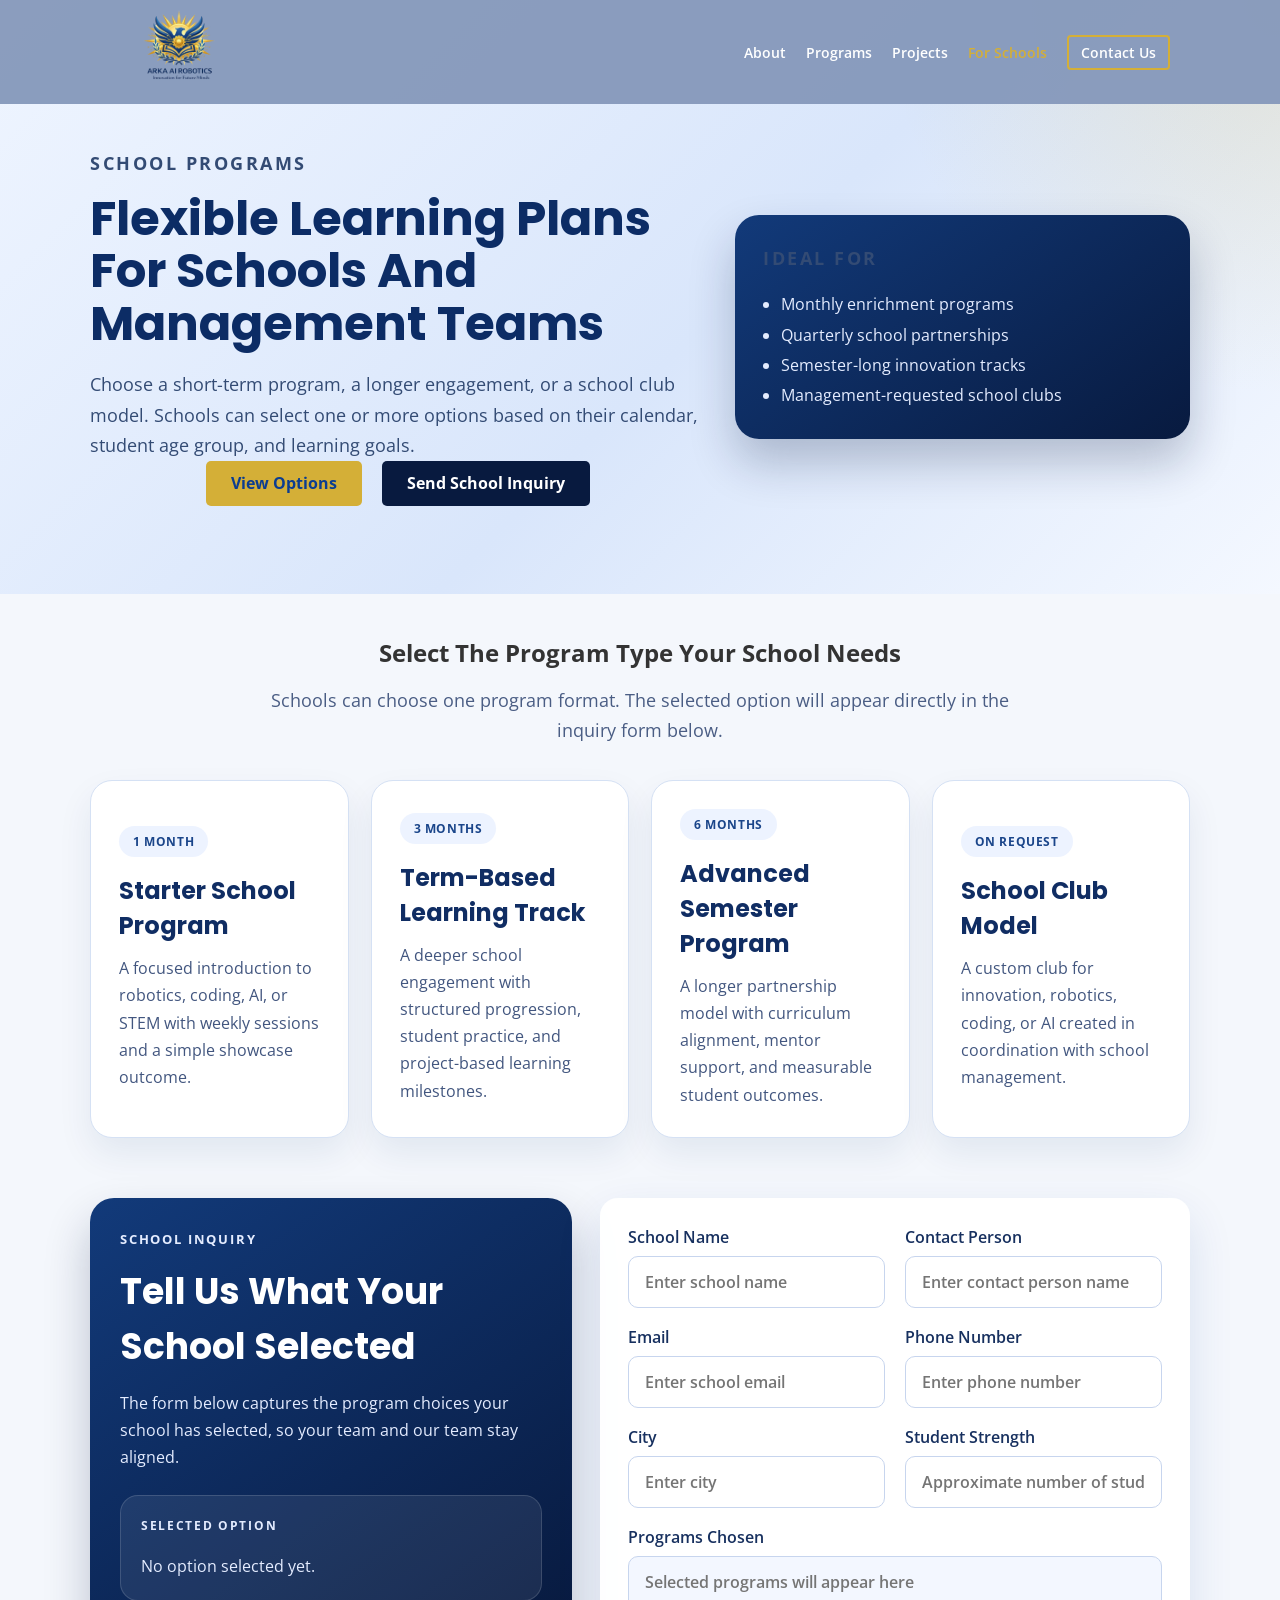
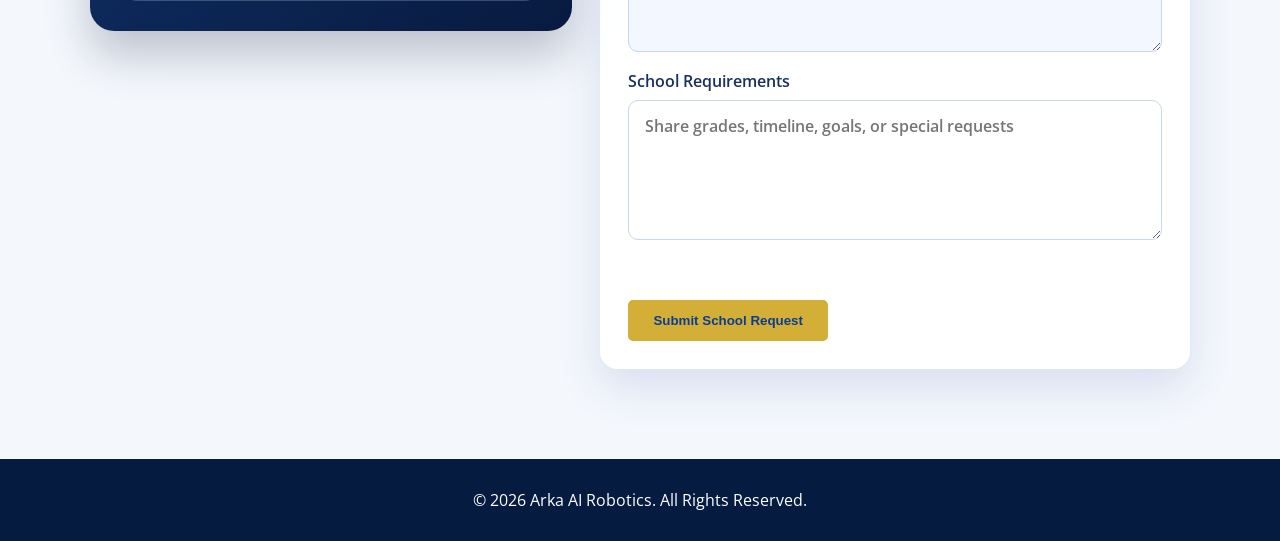
==== pages/for-schools.html @ faf5a6c9 "Add website updates and assets" ====
<!DOCTYPE html>
<html lang="en">
<head>
<meta charset="UTF-8">
<meta name="viewport" content="width=device-width, initial-scale=1.0">
<title>For Schools | ARKA AI ROBOTICS</title>

<link href="https://fonts.googleapis.com/css2?family=Open+Sans:wght@400;600&family=Poppins:wght@500;700;800&display=swap" rel="stylesheet">
<link rel="stylesheet" href="../assets/css/style.css">
<script src="../assets/js/script.js" defer></script>
</head>

<body class="schools-page">

<nav class="top-nav">
<div class="nav-container">
<div class="logo">
<a href="../index.html">
<img src="../images/logo.png" alt="Arka AI Robotics Logo">
</a>
</div>
<div class="nav-links">
<a href="../index.html#about">About</a>
<a href="../index.html#programs">Programs</a>
<a href="projects.html">Projects</a>
<a href="for-schools.html" class="is-current">For Schools</a>
<a href="../index.html#contact" class="nav-btn">Contact Us</a>
</div>
</div>
</nav>

<header class="schools-hero">
<div class="container schools-hero-shell">
<div class="schools-hero-copy">
<p class="schools-kicker">School Programs</p>
<h1>Flexible Learning Plans For Schools And Management Teams</h1>
<p>Choose a short-term program, a longer engagement, or a school club model. Schools can select one or more options based on their calendar, student age group, and learning goals.</p>
<div class="btn-group">
<a href="#school-options" class="btn btn-primary">View Options</a>
<a href="#school-inquiry" class="btn btn-dark">Send School Inquiry</a>
</div>
</div>
<div class="schools-hero-panel">
<p class="schools-panel-label">Ideal for</p>
<ul>
<li>Monthly enrichment programs</li>
<li>Quarterly school partnerships</li>
<li>Semester-long innovation tracks</li>
<li>Management-requested school clubs</li>
</ul>
</div>
</div>
</header>

<section id="school-options" class="school-options-section">
<div class="container school-options-shell">
<h2>Select The Program Type Your School Needs</h2>
<p class="school-options-intro">Schools can choose one program format. The selected option will appear directly in the inquiry form below.</p>

<div class="school-offers-grid" id="school-offers-grid">
<button class="school-offer-card" type="button" data-school-offer="1 Month Program" aria-pressed="false">
<p class="school-offer-duration">1 Month</p>
<h3>Starter School Program</h3>
<p>A focused introduction to robotics, coding, AI, or STEM with weekly sessions and a simple showcase outcome.</p>
</button>

<button class="school-offer-card" type="button" data-school-offer="3 Months Program" aria-pressed="false">
<p class="school-offer-duration">3 Months</p>
<h3>Term-Based Learning Track</h3>
<p>A deeper school engagement with structured progression, student practice, and project-based learning milestones.</p>
</button>

<button class="school-offer-card" type="button" data-school-offer="6 Months Program" aria-pressed="false">
<p class="school-offer-duration">6 Months</p>
<h3>Advanced Semester Program</h3>
<p>A longer partnership model with curriculum alignment, mentor support, and measurable student outcomes.</p>
</button>

<button class="school-offer-card" type="button" data-school-offer="School Club On Management Request" aria-pressed="false">
<p class="school-offer-duration">On Request</p>
<h3>School Club Model</h3>
<p>A custom club for innovation, robotics, coding, or AI created in coordination with school management.</p>
</button>
</div>
</div>
</section>

<section id="school-inquiry" class="school-inquiry-section">
<div class="container school-inquiry-shell">
<div class="school-inquiry-copy">
<p class="school-form-kicker">School Inquiry</p>
<h2>Tell Us What Your School Selected</h2>
<p>The form below captures the program choices your school has selected, so your team and our team stay aligned.</p>
<div class="school-selection-summary">
<p class="school-selection-label">Selected Option</p>
<p id="school-selection-summary-text">No option selected yet. Choose one plan above.</p>
</div>
</div>

<form class="contact-form school-form" id="school-program-form" action="https://formsubmit.co/prashanthnellurivolgs@gmail.com" method="post" data-success-url="../thanks.html">
<input type="hidden" name="_subject" value="New School Program Request - Arka AI Robotics">
<input type="hidden" name="_template" value="table">
<input type="text" name="_honey" tabindex="-1" autocomplete="off" style="display:none">
<input type="hidden" name="selected_school_programs" id="selected-school-programs" value="">
<div class="form-grid">
<label>
School Name
<input type="text" name="school_name" placeholder="Enter school name" required>
</label>
<label>
Contact Person
<input type="text" name="contact_person" placeholder="Enter contact person name" required>
</label>
<label>
Email
<input type="email" name="email" placeholder="Enter school email" required>
</label>
<label>
Phone Number
<input type="tel" name="phone" placeholder="Enter phone number" required>
</label>
<label>
City
<input type="text" name="city" placeholder="Enter city" required>
</label>
<label>
Student Strength
<input type="text" name="student_strength" placeholder="Approximate number of students" required>
</label>
</div>
<label class="message-field">
Programs Chosen
<textarea id="school-programs-display" rows="3" readonly placeholder="Selected programs will appear here"></textarea>
</label>
<label class="message-field">
School Requirements
<textarea name="school_requirements" rows="5" placeholder="Share grades, timeline, goals, or special requests" required></textarea>
</label>
<p class="form-status" aria-live="polite"></p>
<button type="submit" class="btn btn-primary">Submit School Request</button>
</form>
</div>
</section>

<footer class="site-footer">
<p>&copy; 2026 Arka AI Robotics. All Rights Reserved.</p>
</footer>

<nav class="bottom-nav" aria-label="Mobile navigation">
<a href="../index.html#about">About</a>
<a href="../index.html#programs">Programs</a>
<a href="projects.html">Projects</a>
<a href="for-schools.html" class="is-current">For Schools</a>
<a href="../index.html#contact">Contact</a>
</nav>

</body>
</html>
---- assets/css/style.css ----
:root{
--primary-blue:#0B3D91;
--primary-gold:#D4AF37;
--text-light:#ffffff;
--text-dark:#333;
}

/* Reset */
*{
margin:0;
padding:0;
box-sizing:border-box;
}

body{
font-family:'Open Sans',sans-serif;
color:var(--text-dark);
}

/* Navigation */
.top-nav{
position:fixed;
top:0;
width:100%;
background:rgba(133, 152, 187, 0.95);
padding:6px 0;
z-index:1000;
}

.nav-container{
max-width:1100px;
margin:auto;
display:flex;
justify-content:space-between;
align-items:center;
padding:0 20px;
min-height:84px;
}

.logo{
color:var(--primary-gold);
flex-shrink:0;
}

.logo img{
display:block;
height:92px;
width:auto;
max-width:260px;
}

.nav-links{
display:flex;
align-items:center;
flex-wrap:wrap;
justify-content:flex-end;
gap:20px;
}

.nav-links a{
color:white;
text-decoration:none;
font-weight:600;
font-size:14px;
}

.nav-links a:hover{
color:var(--primary-gold);
}

.nav-links a.is-current{
color:var(--primary-gold);
}

.nav-btn{
border:2px solid var(--primary-gold);
padding:6px 12px;
border-radius:4px;
}

.bottom-nav{
display:none;
}

/* Hero */
.hero{
height:100vh;
position:relative;
overflow:hidden;
display:flex;
align-items:center;
justify-content:center;
text-align:center;
color:white;
padding:140px 20px 40px;
}

.hero-background{
position:absolute;
inset:0;
z-index:0;
background:#13264a;
}

.hero-slide{
position:absolute;
inset:0;
background-position:center;
background-repeat:no-repeat;
background-size:cover;
opacity:0;
transform:scale(1.04);
animation:heroSlideshow 24s infinite;
}

.hero-slide-1{
background-image:
linear-gradient(rgba(11, 25, 52, 0.55), rgba(11, 25, 52, 0.55)),
url("../../images/r1.png");
}

.hero-slide-2{
background-image:
linear-gradient(rgba(11, 25, 52, 0.55), rgba(11, 25, 52, 0.55)),
url("../../images/r2.png");
animation-delay:6s;
}

.hero-slide-3{
background-image:
linear-gradient(rgba(11, 25, 52, 0.55), rgba(11, 25, 52, 0.55)),
url("../../images/r3.png");
animation-delay:12s;
}

.hero-slide-4{
background-image:
linear-gradient(rgba(11, 25, 52, 0.55), rgba(11, 25, 52, 0.55)),
url("../../images/r4.png");
animation-delay:18s;
}

.hero::after{
content:"";
position:absolute;
inset:0;
background:linear-gradient(180deg, rgba(7, 18, 39, 0.2), rgba(7, 18, 39, 0.55));
z-index:1;
}

.hero-content{
position:relative;
z-index:2;
text-align:center;
max-width:800px;
margin:auto;
padding:0 20px;
}

.hero-logo{
display:block;
width:min(100%, 360px);
height:auto;
max-height:220px;
margin:0 auto 20px;
}


.hero h1{
font-size:48px;
margin-bottom:10px;
}

.hero h2{
color:var(--primary-gold);
margin-bottom:20px;
}

.hero p{
font-size:18px;
line-height:1.6;
margin-bottom:30px;
}

@keyframes heroSlideshow{
0%{
opacity:0;
transform:scale(1.04);
}
8%{
opacity:1;
}
28%{
opacity:1;
transform:scale(1);
}
36%{
opacity:0;
}
100%{
opacity:0;
transform:scale(1.04);
}
}

/* Buttons */
.btn-group{
display:flex;
justify-content:center;
gap:20px;
flex-wrap:wrap;
}

.btn-primary{
background:var(--primary-gold);
color:var(--primary-blue);
padding:12px 25px;
text-decoration:none;
border-radius:5px;
font-weight:bold;
display:inline-flex;
align-items:center;
justify-content:center;
text-align:center;
line-height:1.3;
}

.btn-secondary{
border:2px solid white;
color:white;
padding:12px 25px;
text-decoration:none;
border-radius:5px;
display:inline-flex;
align-items:center;
justify-content:center;
text-align:center;
line-height:1.3;
}

.btn-dark{
background:#081a3f;
color:white;
padding:12px 25px;
text-decoration:none;
border-radius:5px;
font-weight:bold;
display:inline-flex;
align-items:center;
justify-content:center;
text-align:center;
line-height:1.3;
}

.btn-outline{
border:2px solid var(--primary-blue);
color:var(--primary-blue);
padding:12px 25px;
text-decoration:none;
border-radius:5px;
font-weight:bold;
background:transparent;
display:inline-flex;
align-items:center;
justify-content:center;
text-align:center;
line-height:1.3;
}

/* Sections */
section{
padding:80px 20px;
text-align:center;
}

.container{
max-width:900px;
margin:auto;
}

/* Programs */
.programs-section{
background:
radial-gradient(circle at top left, rgba(212, 175, 55, 0.12), transparent 28%),
linear-gradient(180deg, #f7faff, #edf3fb);
}

.programs-shell{
max-width:1100px;
}

.programs-grid{
	display:grid;
	grid-template-columns:repeat(auto-fit,minmax(250px,1fr));
	gap:20px;
	margin:32px auto 0;
	align-items:stretch;
}

.program-item{
	display:flex;
	flex-direction:column;
	height:100%;
}

.program-card{
	border:1px solid #d5e1f4;
	padding:30px;
border-radius:18px;
transition:0.3s;
background:rgba(255, 255, 255, 0.95);
text-align:left;
cursor:pointer;
	box-shadow:0 16px 34px rgba(10, 47, 107, 0.08);
	font:inherit;
	color:inherit;
	display:flex;
	flex-direction:column;
	gap:14px;
	width:100%;
	min-height:280px;
	height:100%;
}

.program-card:hover,
.program-card.is-active{
transform:translateY(-5px);
box-shadow:0 20px 40px rgba(10, 47, 107, 0.16);
border-color:rgba(11, 61, 145, 0.35);
}

.program-card.is-active{
background:linear-gradient(180deg, rgba(255, 255, 255, 0.98), rgba(237, 244, 255, 0.98));
}

.program-icon{
	font-size:34px;
	margin-bottom:8px;
}

.program-card h3{
	font-family:'Poppins',sans-serif;
	font-size:24px;
	margin-bottom:0;
	color:#102d63;
	line-height:1.25;
	min-height:60px;
}

.program-card p{
	line-height:1.6;
	color:#42567f;
	margin-top:auto;
}

.program-detail{
	display:none;
	grid-template-columns:minmax(0, 1.2fr) minmax(280px, 0.8fr);
	gap:20px;
	align-items:stretch;
	padding:24px;
	margin-top:28px;
	border-radius:26px;
	background:linear-gradient(140deg, #123a7a, #081a3f);
	color:white;
	box-shadow:0 28px 56px rgba(8, 26, 63, 0.3);
}

.program-detail-copy{
	text-align:left;
	padding:8px 4px;
}

.program-detail-kicker{
letter-spacing:0.14em;
text-transform:uppercase;
font-size:12px;
font-weight:700;
color:#cddaf5;
margin-bottom:14px;
}

.program-detail h3{
font-family:'Poppins',sans-serif;
font-size:34px;
margin-bottom:16px;
}

.program-detail-copy > p:last-of-type{
line-height:1.7;
font-size:18px;
color:#eef4ff;
}

.program-detail-points{
	margin-top:22px;
	padding-left:20px;
	line-height:1.8;
	color:#dce7fb;
}

.program-detail-points li + li{
	margin-top:8px;
}

.program-detail-media{
display:grid;
gap:18px;
}

.program-media-card{
background:rgba(255, 255, 255, 0.08);
border:1px solid rgba(255, 255, 255, 0.12);
border-radius:20px;
padding:18px;
text-align:left;
backdrop-filter:blur(10px);
}

.program-media-label{
font-size:13px;
font-weight:700;
letter-spacing:0.08em;
text-transform:uppercase;
color:#d8e4ff;
margin-bottom:12px;
}

.program-media-card img{
width:100%;
height:220px;
object-fit:cover;
border-radius:14px;
display:block;
}

.program-video-placeholder{
min-height:180px;
border-radius:14px;
display:flex;
align-items:center;
justify-content:center;
padding:20px;
text-align:center;
line-height:1.6;
color:#dfe7f7;
background:
linear-gradient(135deg, rgba(212, 175, 55, 0.22), rgba(255, 255, 255, 0.05)),
rgba(6, 15, 36, 0.45);
}

.contact-section{
background:linear-gradient(180deg, #f4f7fc, #e8eef8);
}

.contact-intro{
max-width:700px;
margin:16px auto 32px;
font-size:18px;
line-height:1.6;
}

.contact-layout{
display:grid;
grid-template-columns:minmax(240px, 320px) minmax(0, 1fr);
gap:32px;
align-items:start;
text-align:left;
}

.contact-details,
.contact-form{
background:rgba(255, 255, 255, 0.96);
border-radius:18px;
padding:28px;
box-shadow:0 18px 45px rgba(11, 61, 145, 0.12);
}

.contact-details h3,
.contact-form h3{
font-family:'Poppins',sans-serif;
margin-bottom:16px;
}

.contact-details p{
margin-bottom:14px;
line-height:1.6;
}

.contact-details a{
color:var(--primary-blue);
text-decoration:none;
font-weight:600;
}

.form-grid{
display:grid;
grid-template-columns:repeat(2, minmax(0, 1fr));
gap:18px 20px;
}

.contact-form label{
display:flex;
flex-direction:column;
gap:8px;
font-weight:600;
color:#17305f;
}

.contact-form input,
.contact-form textarea{
width:100%;
border:1px solid #c7d5ee;
border-radius:10px;
padding:14px 16px;
font:inherit;
color:var(--text-dark);
background:#fff;
}

.contact-form input:focus,
.contact-form textarea:focus{
outline:none;
border-color:var(--primary-blue);
box-shadow:0 0 0 3px rgba(11, 61, 145, 0.12);
}

.message-field{
margin-top:18px;
}

.contact-form .btn{
margin-top:20px;
border:none;
cursor:pointer;
}

.contact-form .btn:disabled{
opacity:0.7;
cursor:wait;
}

.form-status{
margin-top:16px;
font-weight:600;
color:#1c4d99;
min-height:24px;
}

.form-status.is-error{
color:#b42318;
}

.projects-page{
background:#f4f7fc;
}

.projects-hero{
padding:148px 20px 88px;
background:
radial-gradient(circle at top left, rgba(212, 175, 55, 0.22), transparent 26%),
linear-gradient(135deg, #e8eef8, #cfdcf1 52%, #eaf2ff);
}

.projects-hero-shell{
max-width:1100px;
display:grid;
grid-template-columns:minmax(0, 1.2fr) minmax(260px, 0.8fr);
gap:28px;
align-items:center;
}

.projects-hero-copy{
text-align:left;
}

.projects-kicker{
font-size:13px;
letter-spacing:0.14em;
text-transform:uppercase;
font-weight:700;
color:#32558f;
margin-bottom:14px;
}

.projects-hero h1{
font-family:'Poppins',sans-serif;
font-size:48px;
line-height:1.1;
color:#0c2c65;
margin-bottom:18px;
}

.projects-hero p{
font-size:18px;
line-height:1.7;
max-width:680px;
color:#334b74;
}

.projects-highlight-card{
padding:28px;
border-radius:24px;
background:linear-gradient(145deg, #123a7a, #081a3f);
box-shadow:0 24px 46px rgba(8, 26, 63, 0.24);
color:white;
text-align:left;
}

.projects-highlight-label{
font-size:12px;
letter-spacing:0.14em;
text-transform:uppercase;
font-weight:700;
color:#d4e0fb;
margin-bottom:16px;
}

.projects-highlight-card ul{
padding-left:18px;
line-height:1.9;
color:#e4ecff;
}

.project-catalog-section{
padding:40px 20px 90px;
}

.project-catalog-shell{
max-width:1100px;
}

.catalog-intro{
max-width:760px;
margin:16px auto 36px;
font-size:18px;
line-height:1.7;
color:#4a5d84;
}

.project-grid{
display:grid;
grid-template-columns:repeat(auto-fit, minmax(250px, 1fr));
gap:24px;
}

.project-item{
background:white;
border-radius:24px;
overflow:hidden;
box-shadow:0 18px 42px rgba(10, 47, 107, 0.12);
display:flex;
flex-direction:column;
text-align:left;
}

.project-item img{
width:100%;
height:220px;
object-fit:cover;
display:block;
}

.project-item-body{
padding:24px;
display:flex;
flex-direction:column;
gap:16px;
flex:1;
}

.project-badges{
display:flex;
flex-wrap:wrap;
gap:10px;
}

.project-badges span{
display:inline-flex;
align-items:center;
padding:6px 12px;
border-radius:999px;
background:#edf3ff;
color:#1a458a;
font-size:12px;
font-weight:700;
letter-spacing:0.04em;
text-transform:uppercase;
}

.project-item h3{
font-family:'Poppins',sans-serif;
font-size:24px;
color:#102d63;
}

.project-item p{
line-height:1.7;
color:#46597f;
}

.project-item ul{
padding-left:20px;
line-height:1.8;
color:#42567f;
}

.project-actions{
display:flex;
flex-wrap:wrap;
gap:12px;
margin-top:auto;
}

.projects-cta-section{
padding:0 20px 90px;
}

.projects-cta-shell{
max-width:900px;
padding:38px;
border-radius:28px;
background:linear-gradient(145deg, #123a7a, #081a3f);
color:white;
box-shadow:0 26px 52px rgba(8, 26, 63, 0.24);
}

.projects-cta-shell h2{
font-family:'Poppins',sans-serif;
font-size:36px;
margin-bottom:12px;
}

.projects-cta-shell p{
max-width:680px;
margin:0 auto 22px;
line-height:1.7;
color:#e5edff;
}

.schools-page{
background:#f4f7fc;
}

.schools-hero{
padding:148px 20px 88px;
background:
radial-gradient(circle at top right, rgba(212, 175, 55, 0.18), transparent 28%),
linear-gradient(135deg, #eff5ff, #d9e6fb 55%, #f4f8ff);
}

.schools-hero-shell{
max-width:1100px;
display:grid;
grid-template-columns:minmax(0, 1.15fr) minmax(260px, 0.85fr);
gap:30px;
align-items:center;
}

.schools-hero-copy{
text-align:left;
}

.schools-kicker,
.school-form-kicker{
font-size:13px;
letter-spacing:0.14em;
text-transform:uppercase;
font-weight:700;
color:#32558f;
margin-bottom:14px;
}

.schools-hero h1{
font-family:'Poppins',sans-serif;
font-size:48px;
line-height:1.1;
color:#0c2c65;
margin-bottom:18px;
}

.schools-hero p{
font-size:18px;
line-height:1.7;
max-width:680px;
color:#334b74;
}

.schools-hero-panel{
padding:28px;
border-radius:24px;
background:linear-gradient(145deg, #123a7a, #081a3f);
box-shadow:0 24px 46px rgba(8, 26, 63, 0.24);
color:white;
text-align:left;
}

.schools-panel-label,
.school-selection-label{
font-size:12px;
letter-spacing:0.14em;
text-transform:uppercase;
font-weight:700;
color:#d4e0fb;
margin-bottom:16px;
}

.schools-hero-panel ul{
padding-left:18px;
line-height:1.9;
color:#e4ecff;
}

.school-options-section{
padding:42px 20px 40px;
}

.school-options-shell{
max-width:1100px;
}

.school-options-intro{
max-width:760px;
margin:16px auto 34px;
font-size:18px;
line-height:1.7;
color:#4a5d84;
}

.school-offers-grid{
display:grid;
grid-template-columns:repeat(auto-fit, minmax(240px, 1fr));
gap:22px;
}

.school-offer-card{
background:white;
border:1px solid #d5e1f4;
border-radius:22px;
padding:28px;
text-align:left;
cursor:pointer;
box-shadow:0 16px 34px rgba(10, 47, 107, 0.08);
transition:0.3s;
font:inherit;
color:inherit;
}

.school-offer-card:hover,
.school-offer-card.is-selected{
transform:translateY(-5px);
box-shadow:0 22px 42px rgba(10, 47, 107, 0.16);
border-color:rgba(11, 61, 145, 0.35);
}

.school-offer-card.is-selected{
background:linear-gradient(180deg, #ffffff, #eef4ff);
}

.school-offer-duration{
display:inline-flex;
align-items:center;
padding:7px 14px;
border-radius:999px;
background:#edf3ff;
color:#1a458a;
font-size:12px;
font-weight:700;
letter-spacing:0.05em;
text-transform:uppercase;
margin-bottom:16px;
}

.school-offer-card h3{
font-family:'Poppins',sans-serif;
font-size:24px;
margin-bottom:12px;
color:#102d63;
}

.school-offer-card p:last-child{
line-height:1.7;
color:#42567f;
}

.school-inquiry-section{
padding:20px 20px 90px;
}

.school-inquiry-shell{
max-width:1100px;
display:grid;
grid-template-columns:minmax(280px, 0.9fr) minmax(0, 1.1fr);
gap:28px;
align-items:start;
}

.school-inquiry-copy{
padding:30px;
border-radius:24px;
background:linear-gradient(145deg, #123a7a, #081a3f);
color:white;
text-align:left;
box-shadow:0 24px 46px rgba(8, 26, 63, 0.24);
}

.school-inquiry-copy h2{
font-family:'Poppins',sans-serif;
font-size:36px;
margin-bottom:16px;
}

.school-inquiry-copy p{
line-height:1.7;
color:#e4ecff;
}

.school-selection-summary{
margin-top:24px;
padding:20px;
border-radius:18px;
background:rgba(255, 255, 255, 0.08);
border:1px solid rgba(255, 255, 255, 0.14);
}

.school-form{
text-align:left;
}

.school-form textarea[readonly]{
background:#f3f7ff;
color:#17305f;
font-weight:600;
}

/* Footer */
.site-footer{
background:#051b40;
color:white;
text-align:center;
padding:30px;
}

/* Mobile */
@media(max-width:768px){

body{
padding-bottom:88px;
}

.nav-links{
display:none;
}

.top-nav{
padding:4px 0;
}

.nav-container{
min-height:72px;
}

.bottom-nav{
position:fixed;
left:12px;
right:12px;
bottom:12px;
display:grid;
grid-template-columns:repeat(5, minmax(0, 1fr));
gap:8px;
padding:10px;
border-radius:22px;
background:rgba(5, 27, 64, 0.94);
backdrop-filter:blur(12px);
box-shadow:0 18px 40px rgba(5, 27, 64, 0.28);
z-index:1100;
}

.bottom-nav a{
display:flex;
align-items:center;
justify-content:center;
min-height:44px;
padding:8px 6px;
border-radius:16px;
text-align:center;
text-decoration:none;
font-size:11px;
font-weight:700;
line-height:1.2;
color:#eaf1ff;
background:rgba(255, 255, 255, 0.06);
}

.bottom-nav a.is-current,
.bottom-nav a:hover,
.bottom-nav a:focus-visible{
background:var(--primary-gold);
color:var(--primary-blue);
outline:none;
}

.hero h1{
font-size:32px;
}

.hero .btn-group{
gap:12px;
flex-direction:column;
align-items:center;
}

.hero .btn-group .btn-primary,
.hero .btn-group .btn-secondary{
width:min(100%, 320px);
padding:12px 16px;
font-size:14px;
white-space:normal;
display:block;
line-height:1.4;
word-break:break-word;
}

	.projects-hero-shell,
	.schools-hero-shell,
	.school-inquiry-shell,
	.program-detail,
	.contact-layout,
	.form-grid{
	grid-template-columns:1fr;
	}

.projects-hero{
padding-top:136px;
}

.projects-hero h1{
font-size:36px;
}

.schools-hero{
padding-top:136px;
}

.schools-hero h1{
font-size:36px;
}

.project-actions{
flex-direction:column;
}

.project-actions .btn,
.project-actions .btn-outline{
text-align:center;
}

.program-detail{
grid-template-columns:1fr;
padding:24px;
}

.logo img{
height:64px;
width:auto;
}

.hero-logo{
height:213px;
width:auto;
display:block;
margin:0 auto 20px;
}

.site-footer{
padding-bottom:40px;
}

}
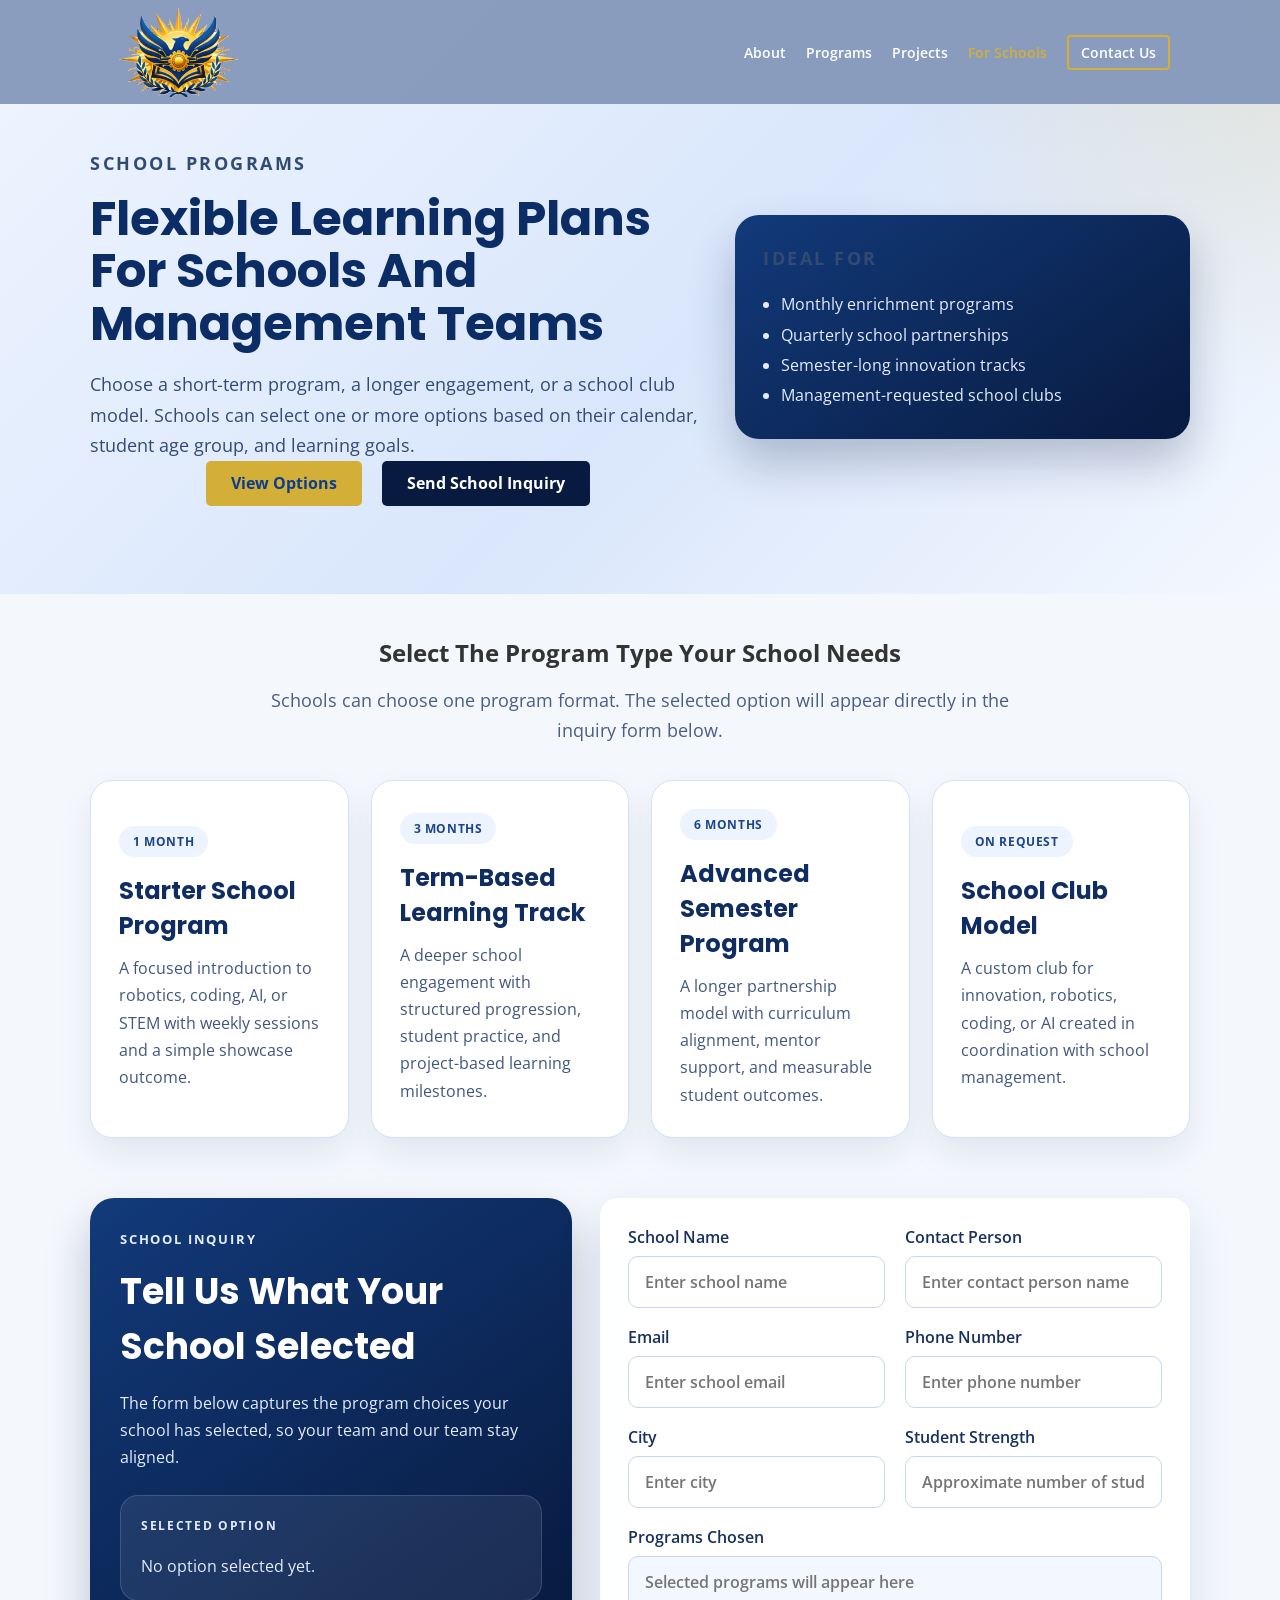
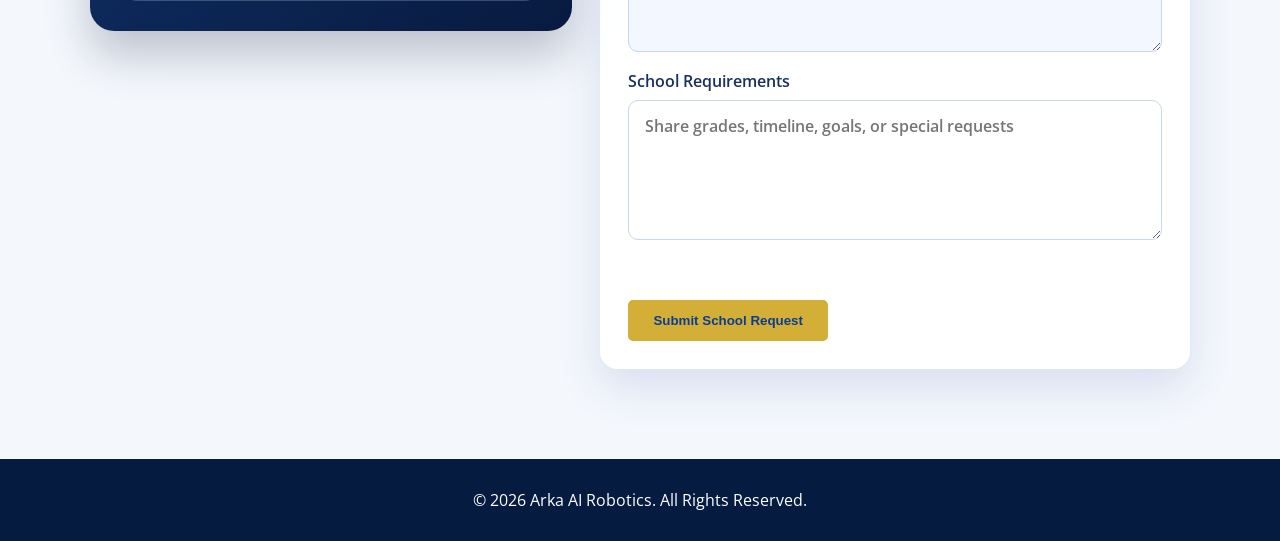
==== commit 9a2c4e49: "Replace logo image in for-schools.html" ====
--- a/pages/for-schools.html
+++ b/pages/for-schools.html
@@ -16,7 +16,7 @@
 <div class="nav-container">
 <div class="logo">
 <a href="../index.html">
-<img src="../images/logo.png" alt="Arka AI Robotics Logo">
+<img src="../images/nav_logo.png" alt="Arka AI Robotics Logo">
 </a>
 </div>
 <div class="nav-links">
